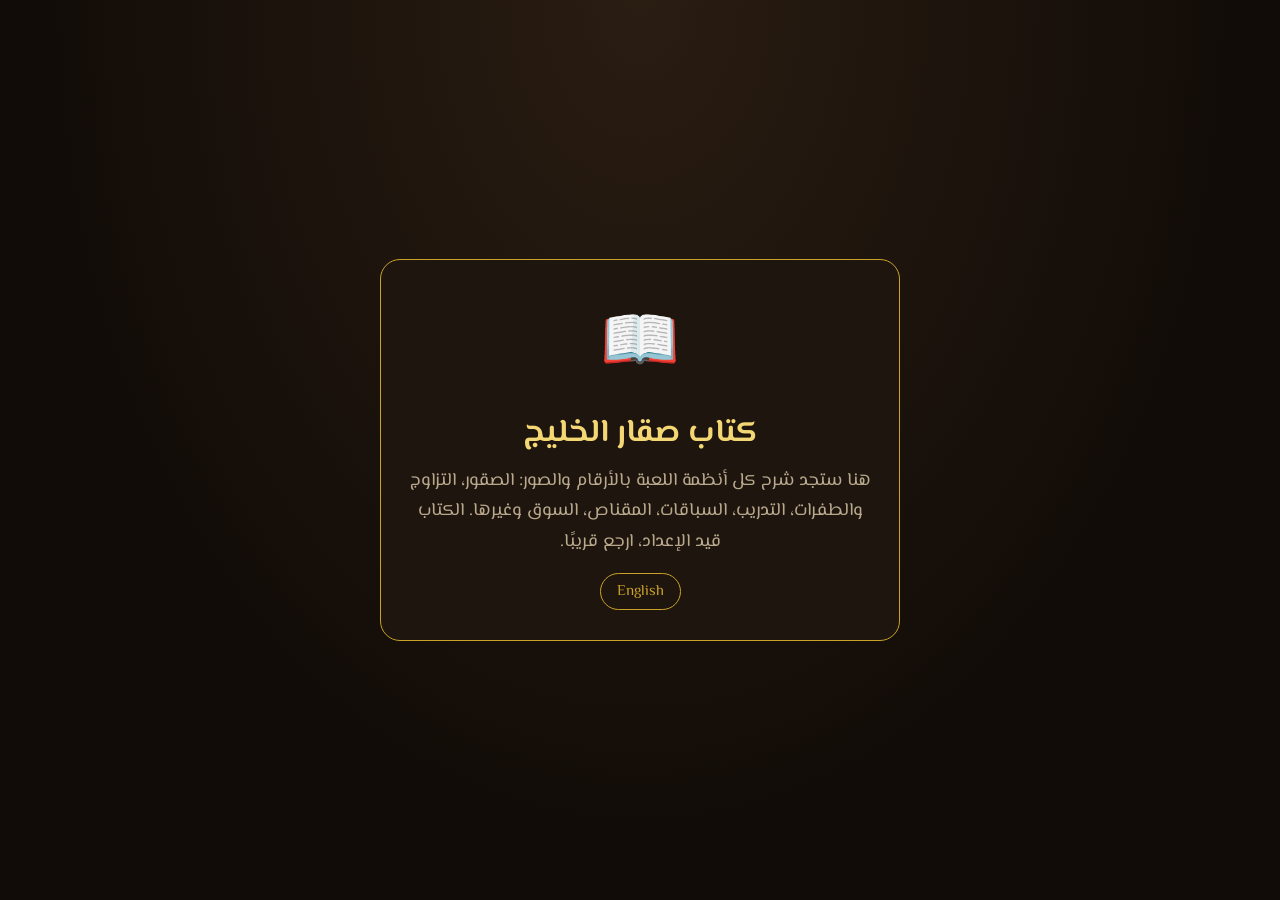
==== book/index.html @ 999a4c4d "Game Book: placeholder page at /book/ (the in-game Book button opens it; the full book follows)" ====
<!doctype html>
<html lang="ar" dir="rtl">
<head>
<meta charset="utf-8">
<meta name="viewport" content="width=device-width, initial-scale=1">
<title>كتاب اللعبة | صقار الخليج</title>
<link rel="preconnect" href="https://fonts.googleapis.com">
<link href="https://fonts.googleapis.com/css2?family=El+Messiri:wght@500;700&family=Cinzel:wght@600&display=swap" rel="stylesheet">
<style>
  :root { --bg:#120C08; --card:#1E150E; --gold:#C9A227; --gold2:#F3D774; --text:#EFE6D2; --muted:#B8A88C; }
  * { box-sizing:border-box; }
  body { margin:0; min-height:100vh; background:radial-gradient(ellipse at top,#2A1D12 0%,var(--bg) 65%); color:var(--text);
         font-family:"El Messiri",system-ui,sans-serif; display:flex; align-items:center; justify-content:center; padding:24px 16px; }
  .card { max-width:520px; width:100%; text-align:center; background:var(--card); border:1px solid var(--gold); border-radius:20px; padding:36px 24px; }
  h1 { color:var(--gold2); font-size:32px; margin:12px 0 4px; }
  .en h1 { font-family:"Cinzel",serif; font-size:26px; }
  p { color:var(--muted); font-size:18px; line-height:1.7; margin:8px 0; }
  .book { font-size:64px; }
  .switch { margin-top:22px; }
  .switch a { color:var(--gold); text-decoration:none; border:1px solid var(--gold); border-radius:999px; padding:6px 16px; font-size:15px; }
</style>
</head>
<body>
  <div class="card" id="card">
    <div class="book">📖</div>
    <h1 id="t"></h1>
    <p id="s"></p>
    <div class="switch"><a href="#" id="sw"></a></div>
  </div>
<script>
  var T = {
    ar: { t:"كتاب صقار الخليج", s:"هنا ستجد شرح كل أنظمة اللعبة بالأرقام والصور: الصقور، التزاوج والطفرات، التدريب، السباقات، المقناص، السوق وغيرها. الكتاب قيد الإعداد، ارجع قريبًا.", sw:"English", dir:"rtl" },
    en: { t:"The Saqar Alkhaleej Book", s:"Every system of the game, explained with exact numbers and pictures: falcons, breeding and mutations, training, races, hunting, the market and more. The book is being written — come back soon.", sw:"العربية", dir:"ltr" }
  };
  function show(l) {
    var x = T[l] || T.ar; document.documentElement.lang = l; document.documentElement.dir = x.dir;
    document.getElementById("card").className = "card " + l;
    document.getElementById("t").textContent = x.t; document.getElementById("s").textContent = x.s; document.getElementById("sw").textContent = x.sw;
    document.title = x.t;
  }
  var lang = location.hash === "#en" ? "en" : "ar"; show(lang);
  document.getElementById("sw").onclick = function (e) { e.preventDefault(); lang = lang === "ar" ? "en" : "ar"; history.replaceState(null, "", "#" + lang); show(lang); };
</script>
</body>
</html>
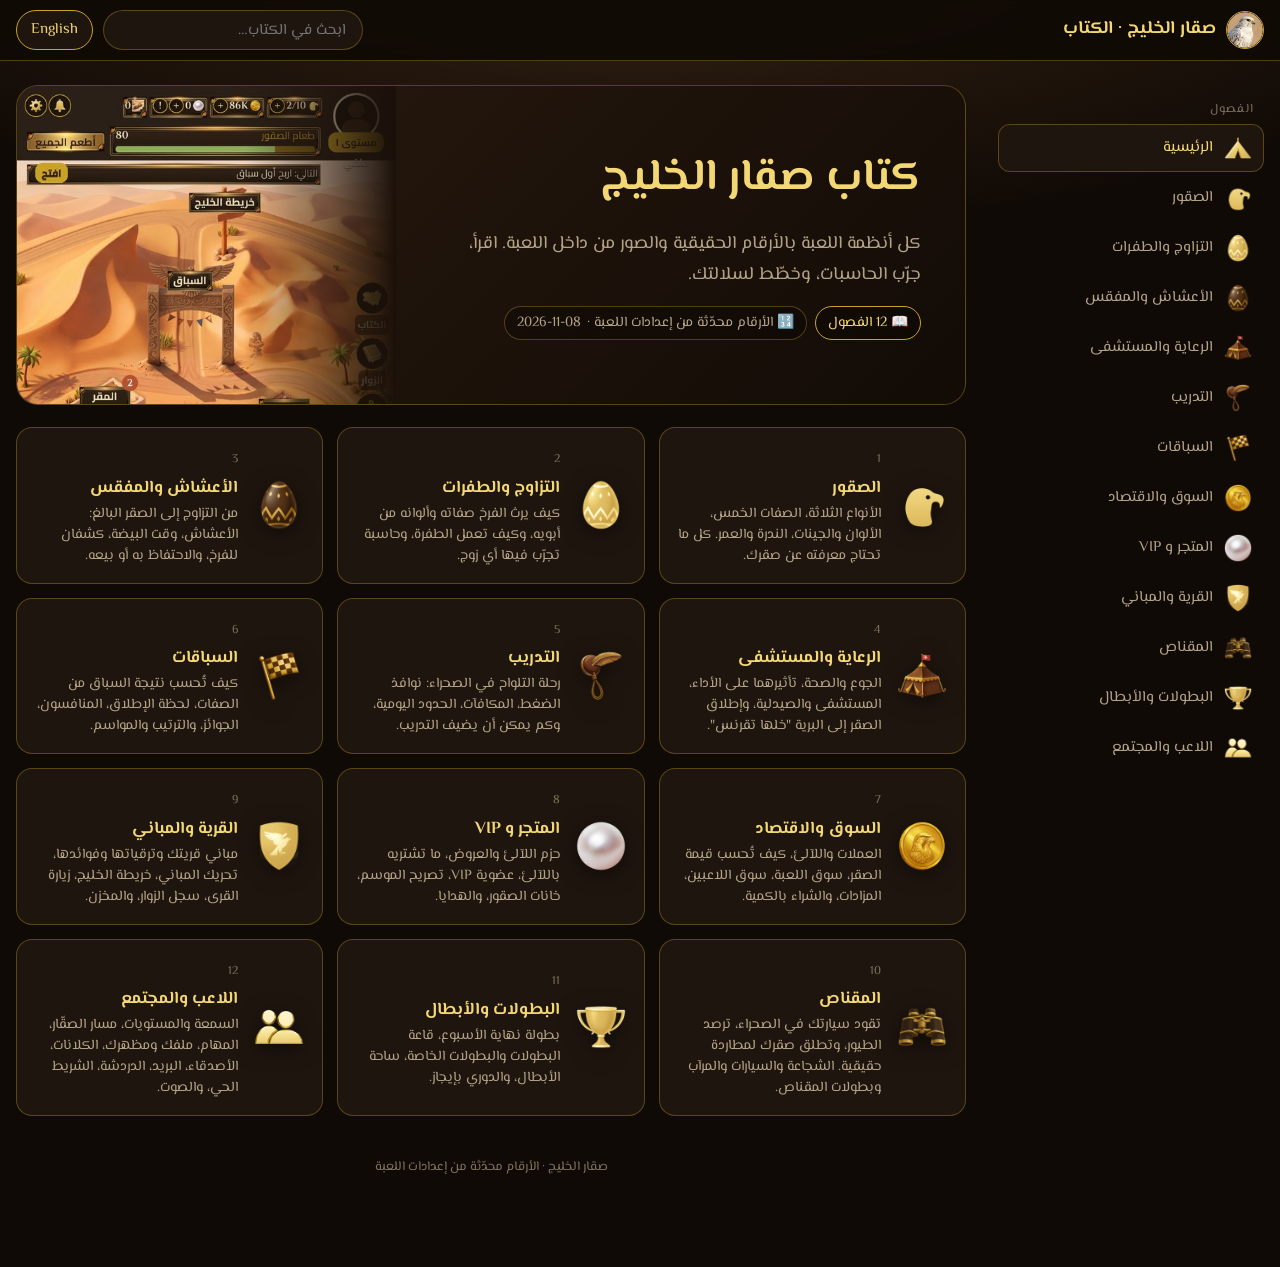
==== commit ca41afc5: "Game Book: update 2026-11-08" ====
--- a/book/index.html
+++ b/book/index.html
@@ -2,44 +2,42 @@
 <html lang="ar" dir="rtl">
 <head>
 <meta charset="utf-8">
-<meta name="viewport" content="width=device-width, initial-scale=1">
-<title>كتاب اللعبة | صقار الخليج</title>
+<meta name="viewport" content="width=device-width, initial-scale=1, viewport-fit=cover">
+<meta name="theme-color" content="#100A06">
+<title>كتاب صقار الخليج</title>
+<meta name="description" content="Saqar Alkhaleej Game Book: every system of the game with real numbers, calculators and screenshots.">
+<link rel="icon" href="icons/bar_game_book.png">
 <link rel="preconnect" href="https://fonts.googleapis.com">
-<link href="https://fonts.googleapis.com/css2?family=El+Messiri:wght@500;700&family=Cinzel:wght@600&display=swap" rel="stylesheet">
-<style>
-  :root { --bg:#120C08; --card:#1E150E; --gold:#C9A227; --gold2:#F3D774; --text:#EFE6D2; --muted:#B8A88C; }
-  * { box-sizing:border-box; }
-  body { margin:0; min-height:100vh; background:radial-gradient(ellipse at top,#2A1D12 0%,var(--bg) 65%); color:var(--text);
-         font-family:"El Messiri",system-ui,sans-serif; display:flex; align-items:center; justify-content:center; padding:24px 16px; }
-  .card { max-width:520px; width:100%; text-align:center; background:var(--card); border:1px solid var(--gold); border-radius:20px; padding:36px 24px; }
-  h1 { color:var(--gold2); font-size:32px; margin:12px 0 4px; }
-  .en h1 { font-family:"Cinzel",serif; font-size:26px; }
-  p { color:var(--muted); font-size:18px; line-height:1.7; margin:8px 0; }
-  .book { font-size:64px; }
-  .switch { margin-top:22px; }
-  .switch a { color:var(--gold); text-decoration:none; border:1px solid var(--gold); border-radius:999px; padding:6px 16px; font-size:15px; }
-</style>
+<link rel="preconnect" href="https://fonts.gstatic.com" crossorigin>
+<link href="https://fonts.googleapis.com/css2?family=El+Messiri:wght@400;600;700&family=Cinzel:wght@600;700&family=Inter:wght@400;600;700&display=swap" rel="stylesheet">
+<link rel="stylesheet" href="book.css?v=1">
 </head>
 <body>
-  <div class="card" id="card">
-    <div class="book">📖</div>
-    <h1 id="t"></h1>
-    <p id="s"></p>
-    <div class="switch"><a href="#" id="sw"></a></div>
-  </div>
-<script>
-  var T = {
-    ar: { t:"كتاب صقار الخليج", s:"هنا ستجد شرح كل أنظمة اللعبة بالأرقام والصور: الصقور، التزاوج والطفرات، التدريب، السباقات، المقناص، السوق وغيرها. الكتاب قيد الإعداد، ارجع قريبًا.", sw:"English", dir:"rtl" },
-    en: { t:"The Saqar Alkhaleej Book", s:"Every system of the game, explained with exact numbers and pictures: falcons, breeding and mutations, training, races, hunting, the market and more. The book is being written — come back soon.", sw:"العربية", dir:"ltr" }
-  };
-  function show(l) {
-    var x = T[l] || T.ar; document.documentElement.lang = l; document.documentElement.dir = x.dir;
-    document.getElementById("card").className = "card " + l;
-    document.getElementById("t").textContent = x.t; document.getElementById("s").textContent = x.s; document.getElementById("sw").textContent = x.sw;
-    document.title = x.t;
-  }
-  var lang = location.hash === "#en" ? "en" : "ar"; show(lang);
-  document.getElementById("sw").onclick = function (e) { e.preventDefault(); lang = lang === "ar" ? "en" : "ar"; history.replaceState(null, "", "#" + lang); show(lang); };
-</script>
+<header class="top">
+  <button class="btn icon menu-btn" id="menu" aria-label="Menu">☰</button>
+  <a class="brand" href="#" onclick="location.hash='#'+(document.documentElement.lang||'ar');return false;"><img src="icons/logo.png" alt=""><span id="brand-name"></span></a>
+  <div class="grow"></div>
+  <div class="search"><input id="q" type="search" autocomplete="off"><div class="results" id="results"></div></div>
+  <button class="btn" id="lang"></button>
+</header>
+<div class="wrap">
+  <nav class="side" id="side"></nav>
+  <main id="main"></main>
+</div>
+<div class="lightbox" id="lb"><img alt=""></div>
+<script src="data.js?v=1"></script>
+<script src="book.js?v=1"></script>
+<script src="chapters/01_falcons.js?v=1"></script>
+<script src="chapters/02_breeding.js?v=1"></script>
+<script src="chapters/03_nests.js?v=1"></script>
+<script src="chapters/04_care.js?v=1"></script>
+<script src="chapters/05_training.js?v=1"></script>
+<script src="chapters/06_racing.js?v=1"></script>
+<script src="chapters/07_market.js?v=1"></script>
+<script src="chapters/08_shop.js?v=1"></script>
+<script src="chapters/09_village.js?v=1"></script>
+<script src="chapters/10_hunting.js?v=1"></script>
+<script src="chapters/11_competitions.js?v=1"></script>
+<script src="chapters/12_social.js?v=1"></script>
 </body>
 </html>
--- a/book/book.css
+++ b/book/book.css
@@ -0,0 +1,230 @@
+/* Saqar Alkhaleej - Game Book. Dark warm "The Dive" look with thin gold lines (the game's own style). */
+:root {
+  --bg: #100A06;
+  --bg2: #171009;
+  --card: #1E150E;
+  --card2: #261A11;
+  --line: rgba(201, 162, 39, .35);
+  --line-strong: #C9A227;
+  --gold: #C9A227;
+  --gold2: #F3D774;
+  --text: #EFE6D2;
+  --muted: #B3A386;
+  --dim: #7E715C;
+  --green: #6FBF5A;
+  --yellow: #E8C547;
+  --orange: #E08A3A;
+  --red: #C9503D;
+  --cyan: #6FD3E0;
+  --female: #E58FB5;
+  --male: #6FA8E5;
+  --common: #A8A39A; --good: #6FBF5A; --rare: #4FA3E0; --elite: #B47CE8; --legendary: #F3B13A;
+  --radius: 16px;
+  --shadow: 0 10px 30px rgba(0, 0, 0, .45);
+  --font-ar: "El Messiri", "Noto Kufi Arabic", system-ui, sans-serif;
+  --font-en: "Inter", system-ui, -apple-system, "Segoe UI", sans-serif;
+  --font-title-en: "Cinzel", Georgia, serif;
+}
+* { box-sizing: border-box; }
+html { scroll-behavior: smooth; -webkit-text-size-adjust: 100%; }
+body {
+  margin: 0; background: var(--bg); color: var(--text); font-family: var(--font-ar); font-size: 17px; line-height: 1.75;
+  background-image: radial-gradient(ellipse 120% 60% at 50% -10%, #3A2614 0%, rgba(16, 10, 6, 0) 60%);
+  background-attachment: fixed; overflow-x: hidden;
+}
+html[lang=en] body { font-family: var(--font-en); font-size: 16px; line-height: 1.65; }
+a { color: var(--gold2); }
+img { max-width: 100%; display: block; }
+h1, h2, h3 { color: var(--gold2); line-height: 1.3; margin: 0 0 .5em; font-weight: 700; }
+html[lang=en] h1, html[lang=en] h2 { font-family: var(--font-title-en); letter-spacing: .02em; }
+h1 { font-size: clamp(28px, 6vw, 44px); }
+h2 { font-size: clamp(22px, 4.4vw, 30px); }
+h3 { font-size: 19px; color: var(--gold); margin-top: 1.4em; }
+p { margin: .6em 0; }
+.num { font-variant-numeric: tabular-nums; direction: ltr; unicode-bidi: isolate; white-space: nowrap; }
+b, strong { color: #FFF4D6; }
+
+/* ---------- top bar ---------- */
+.top {
+  position: sticky; top: 0; z-index: 50; display: flex; align-items: center; gap: 10px; padding: 10px 16px;
+  background: rgba(16, 10, 6, .92); backdrop-filter: blur(8px); border-bottom: 1px solid var(--line);
+}
+.top .brand { display: flex; align-items: center; gap: 10px; text-decoration: none; color: var(--gold2); min-width: 0; }
+.top .brand img { width: 38px; height: 38px; border-radius: 50%; border: 1px solid var(--gold); }
+.top .brand span { font-weight: 700; font-size: 18px; white-space: nowrap; overflow: hidden; text-overflow: ellipsis; }
+.top .grow { flex: 1; }
+.btn {
+  display: inline-flex; align-items: center; justify-content: center; gap: 6px; min-height: 40px; padding: 0 14px;
+  border: 1px solid var(--gold); border-radius: 999px; background: var(--card); color: var(--gold2); font: inherit; font-size: 15px;
+  cursor: pointer; text-decoration: none; white-space: nowrap;
+}
+.btn:hover { background: var(--card2); }
+.btn.icon { width: 40px; padding: 0; }
+.search { position: relative; flex: 0 1 260px; }
+.search input {
+  width: 100%; height: 40px; border-radius: 999px; border: 1px solid var(--line); background: var(--card); color: var(--text);
+  padding: 0 16px; font: inherit; font-size: 15px; outline: none;
+}
+.search input:focus { border-color: var(--gold); }
+.results {
+  position: absolute; top: 46px; inset-inline: 0; min-width: 280px; max-height: 60vh; overflow: auto; background: var(--card);
+  border: 1px solid var(--gold); border-radius: 14px; box-shadow: var(--shadow); display: none; z-index: 60;
+}
+.results.on { display: block; }
+.results a { display: block; padding: 10px 14px; text-decoration: none; color: var(--text); border-bottom: 1px solid rgba(201,162,39,.12); }
+.results a small { display: block; color: var(--muted); }
+.results a:hover { background: var(--card2); }
+
+/* ---------- layout ---------- */
+.wrap { display: grid; grid-template-columns: 270px minmax(0, 1fr); gap: 28px; max-width: 1320px; margin: 0 auto; padding: 24px 16px 80px; }
+.side { position: sticky; top: 76px; align-self: start; max-height: calc(100vh - 96px); overflow: auto; padding-inline-end: 4px; }
+.side a {
+  display: flex; align-items: center; gap: 10px; padding: 8px 10px; margin: 2px 0; border-radius: 12px; color: var(--muted);
+  text-decoration: none; border: 1px solid transparent; font-size: 15px;
+}
+.side a img { width: 30px; height: 30px; flex: 0 0 30px; object-fit: contain; }
+.side a:hover { color: var(--text); background: var(--card); }
+.side a.on { color: var(--gold2); background: var(--card); border-color: var(--line); }
+.side .label { font-size: 12px; color: var(--dim); text-transform: uppercase; letter-spacing: .1em; margin: 14px 10px 4px; }
+main { min-width: 0; }
+.menu-btn { display: none; }
+@media (max-width: 900px) {
+  .wrap { grid-template-columns: minmax(0, 1fr); padding-top: 16px; }
+  .side {
+    position: fixed; top: 61px; bottom: 0; inset-inline-start: 0; width: min(320px, 86vw); max-height: none; z-index: 40;
+    background: var(--bg2); border-inline-end: 1px solid var(--line); padding: 12px; transform: translateX(-105%); transition: transform .25s;
+  }
+  html[dir=rtl] .side { transform: translateX(105%); }
+  body.menu-open .side { transform: none; }
+  .menu-btn { display: inline-flex; }
+  .search { flex: 1 1 auto; }
+  .top .brand span { display: none; }
+}
+
+/* ---------- home ---------- */
+.hero {
+  position: relative; border-radius: 22px; overflow: hidden; border: 1px solid var(--line); min-height: 320px;
+  display: grid; grid-template-columns: minmax(0, 1.2fr) minmax(0, .8fr); background: linear-gradient(135deg, #2A1B0F, #120B06);
+}
+.hero .txt { padding: clamp(22px, 4vw, 44px); align-self: center; }
+.hero .txt p { color: var(--muted); font-size: 18px; }
+.hero .pic { position: relative; min-height: 260px; }
+.hero .pic img { position: absolute; inset: 0; width: 100%; height: 100%; object-fit: cover; object-position: top; }
+.hero .pic::after { content: ""; position: absolute; inset: 0; background: linear-gradient(90deg, #1A1009 0%, rgba(26,16,9,0) 40%); }
+html[dir=rtl] .hero .pic::after { background: linear-gradient(270deg, #1A1009 0%, rgba(26,16,9,0) 40%); }
+@media (max-width: 700px) { .hero { grid-template-columns: 1fr; } .hero .pic { min-height: 220px; order: -1; } .hero .pic::after { background: linear-gradient(0deg, #1A1009 0%, rgba(26,16,9,0) 50%) !important; } }
+.chips { display: flex; flex-wrap: wrap; gap: 8px; margin-top: 14px; }
+.chip { display: inline-flex; align-items: center; gap: 6px; padding: 4px 12px; border: 1px solid var(--line); border-radius: 999px; font-size: 14px; color: var(--muted); background: rgba(0,0,0,.25); text-decoration: none; }
+.chip.gold { color: var(--gold2); border-color: var(--gold); }
+.grid { display: grid; grid-template-columns: repeat(auto-fill, minmax(240px, 1fr)); gap: 14px; margin-top: 22px; }
+.ccard {
+  display: flex; gap: 14px; align-items: center; padding: 16px; border-radius: var(--radius); background: var(--card);
+  border: 1px solid var(--line); text-decoration: none; color: var(--text); transition: transform .15s, border-color .15s;
+}
+.ccard:hover { transform: translateY(-2px); border-color: var(--gold); }
+.ccard img { width: 54px; height: 54px; flex: 0 0 54px; object-fit: contain; filter: drop-shadow(0 4px 10px rgba(0,0,0,.5)); }
+.ccard b { display: block; color: var(--gold2); font-size: 17px; }
+.ccard small { color: var(--muted); font-size: 14px; line-height: 1.5; display: block; }
+.ccard .n { color: var(--dim); font-size: 12px; }
+
+/* ---------- chapter ---------- */
+.chead {
+  display: grid; grid-template-columns: auto minmax(0, 1fr); gap: 18px; align-items: center; padding: 22px; border-radius: 22px;
+  background: linear-gradient(135deg, #2A1B0F, #140C07); border: 1px solid var(--line); margin-bottom: 18px;
+}
+.chead img { width: 84px; height: 84px; object-fit: contain; filter: drop-shadow(0 6px 14px rgba(0,0,0,.6)); }
+.chead p { color: var(--muted); margin: 0; }
+.toc { display: flex; gap: 8px; overflow-x: auto; padding: 4px 0 12px; position: sticky; top: 61px; z-index: 5; background: linear-gradient(var(--bg) 70%, rgba(16,10,6,0)); scrollbar-width: thin; }
+.toc a { flex: 0 0 auto; }
+section.s { padding: 22px; margin: 16px 0; border-radius: var(--radius); background: rgba(30, 21, 14, .72); border: 1px solid rgba(201,162,39,.18); scroll-margin-top: 120px; }
+section.s > h2 { display: flex; align-items: center; gap: 10px; }
+section.s > h2::before { content: ""; width: 4px; height: 1em; border-radius: 4px; background: var(--gold); flex: 0 0 4px; }
+.pager { display: flex; justify-content: space-between; gap: 10px; margin-top: 24px; flex-wrap: wrap; }
+
+/* ---------- content parts ---------- */
+.tbl { overflow-x: auto; margin: 12px 0; border-radius: 12px; border: 1px solid var(--line); }
+table { border-collapse: collapse; width: 100%; font-size: 15px; }
+th, td { padding: 9px 12px; text-align: start; border-bottom: 1px solid rgba(201,162,39,.14); vertical-align: top; }
+th { background: #2A1D12; color: var(--gold2); font-weight: 600; white-space: nowrap; }
+tr:last-child td { border-bottom: 0; }
+tbody tr:nth-child(even) td { background: rgba(255,255,255,.02); }
+td.c, th.c { text-align: center; }
+.call { display: flex; gap: 12px; padding: 14px 16px; border-radius: 14px; margin: 14px 0; border: 1px solid; background: rgba(0,0,0,.25); }
+.call::before { font-size: 22px; line-height: 1.2; }
+.call.tip { border-color: rgba(111,191,90,.5); } .call.tip::before { content: "💡"; }
+.call.next { border-color: rgba(111,211,224,.55); background: rgba(111,211,224,.06); } .call.next::before { content: "🆕"; }
+.call.warn { border-color: rgba(224,138,58,.6); } .call.warn::before { content: "⚠️"; }
+.call.info { border-color: var(--line); } .call.info::before { content: "📜"; }
+.call > div { min-width: 0; }
+.call b:first-child { display: block; margin-bottom: 2px; }
+.kpis { display: grid; grid-template-columns: repeat(auto-fit, minmax(150px, 1fr)); gap: 10px; margin: 14px 0; }
+.kpi { padding: 14px; border-radius: 14px; background: var(--card2); border: 1px solid var(--line); text-align: center; }
+.kpi .v { font-size: 28px; font-weight: 700; color: var(--gold2); line-height: 1.2; }
+.kpi .l { font-size: 14px; color: var(--muted); line-height: 1.4; margin-top: 4px; }
+.steps { counter-reset: st; list-style: none; padding: 0; margin: 12px 0; }
+.steps li { counter-increment: st; position: relative; padding: 10px 14px; padding-inline-start: 52px; margin: 8px 0; background: rgba(0,0,0,.22); border-radius: 12px; border: 1px solid rgba(201,162,39,.15); }
+.steps li::before { content: counter(st); position: absolute; inset-inline-start: 12px; top: 10px; width: 28px; height: 28px; border-radius: 50%; display: grid; place-items: center; background: var(--gold); color: #1E150E; font-weight: 700; font-size: 15px; }
+.two { display: grid; grid-template-columns: repeat(auto-fit, minmax(260px, 1fr)); gap: 16px; align-items: start; }
+.tag { display: inline-block; padding: 1px 9px; border-radius: 999px; font-size: 13px; border: 1px solid currentColor; line-height: 1.6; }
+.t-common { color: var(--common); } .t-good { color: var(--good); } .t-rare { color: var(--rare); } .t-elite { color: var(--elite); } .t-legendary { color: var(--legendary); }
+.fem { color: var(--female); } .mal { color: var(--male); }
+.sw { display: inline-block; width: 14px; height: 14px; border-radius: 50%; border: 1px solid rgba(255,255,255,.35); vertical-align: middle; margin-inline-end: 4px; }
+
+/* screenshots: a thin phone frame, both languages */
+.shots { display: flex; gap: 14px; overflow-x: auto; padding: 6px 2px 12px; scroll-snap-type: x mandatory; }
+.shot { flex: 0 0 auto; width: min(240px, 62vw); margin: 0; scroll-snap-align: start; }
+.shot.wide { width: min(460px, 86vw); }
+.shot .ph { border-radius: 22px; padding: 6px; background: linear-gradient(160deg, #3A2A18, #120B06); border: 1px solid var(--gold); box-shadow: var(--shadow); cursor: zoom-in; }
+.shot img { border-radius: 16px; width: 100%; background: #000; aspect-ratio: auto; }
+.shot figcaption { font-size: 13px; color: var(--muted); text-align: center; margin-top: 8px; line-height: 1.45; }
+.lightbox { position: fixed; inset: 0; z-index: 100; background: rgba(0,0,0,.9); display: none; place-items: center; padding: 16px; cursor: zoom-out; }
+.lightbox.on { display: grid; }
+.lightbox img { max-height: 92vh; max-width: 96vw; border-radius: 16px; border: 1px solid var(--gold); }
+
+/* ---------- widgets ---------- */
+.w { margin: 16px 0; padding: 16px; border-radius: 16px; background: #150E08; border: 1px solid var(--gold); }
+.w .wt { display: flex; align-items: center; gap: 8px; color: var(--gold2); font-weight: 700; margin-bottom: 10px; }
+.w .wt::before { content: "⚙"; color: var(--gold); }
+.w label { font-size: 14px; color: var(--muted); }
+.w select, .w input[type=number] {
+  height: 38px; border-radius: 10px; border: 1px solid var(--line); background: var(--card); color: var(--text); font: inherit; font-size: 15px; padding: 0 8px;
+}
+.w input[type=number] { width: 70px; text-align: center; }
+.w input[type=range] { width: 100%; accent-color: var(--gold); }
+.seg { display: inline-flex; border: 1px solid var(--gold); border-radius: 999px; overflow: hidden; }
+.seg button { border: 0; background: transparent; color: var(--muted); font: inherit; font-size: 14px; padding: 6px 14px; cursor: pointer; }
+.seg button.on { background: var(--gold); color: #1E150E; font-weight: 700; }
+.row { display: flex; flex-wrap: wrap; gap: 10px 16px; align-items: center; margin: 8px 0; }
+.bars .b { display: grid; grid-template-columns: minmax(70px, 140px) minmax(0, 1fr) auto; gap: 10px; align-items: center; margin: 6px 0; font-size: 14px; }
+.bars .track { height: 14px; border-radius: 8px; background: rgba(255,255,255,.06); position: relative; overflow: hidden; }
+.bars .fill { position: absolute; inset-block: 0; inset-inline-start: 0; border-radius: 8px; background: linear-gradient(90deg, #8A6A12, var(--gold2)); }
+.bars .rng { position: absolute; inset-block: 0; border-radius: 8px; background: linear-gradient(90deg, #8A6A12, var(--gold2)); }
+.bars .v { color: var(--gold2); font-variant-numeric: tabular-nums; direction: ltr; }
+.hist { display: flex; align-items: flex-end; gap: 2px; height: 46px; direction: ltr; }
+.hist i { flex: 1; background: var(--gold); border-radius: 2px 2px 0 0; min-height: 1px; opacity: .85; }
+.hist i.par { background: var(--cyan); }
+.breed-out { display: grid; grid-template-columns: repeat(auto-fill, minmax(190px, 1fr)); gap: 10px; margin-top: 12px; }
+.breed-out .o { padding: 10px; border-radius: 12px; background: var(--card); border: 1px solid var(--line); }
+.breed-out .o b { color: var(--gold2); }
+.breed-out .o small { display: block; color: var(--muted); font-size: 13px; line-height: 1.5; }
+.parents { display: grid; grid-template-columns: auto repeat(2, minmax(0, 1fr)); gap: 6px 10px; align-items: center; max-width: 520px; }
+.parents .h { font-size: 14px; text-align: center; }
+.gene-grid { display: grid; grid-template-columns: auto repeat(2, minmax(0, 1fr)); gap: 6px; max-width: 460px; margin-top: 12px; }
+.gene-grid div { padding: 8px; border-radius: 10px; background: var(--card); border: 1px solid var(--line); text-align: center; font-size: 14px; }
+.gene-grid .hd { background: transparent; border: 0; color: var(--muted); }
+.gene-grid .white { border-color: #fff; box-shadow: 0 0 12px rgba(255,255,255,.35); }
+.meter { position: relative; height: 46px; border-radius: 12px; overflow: hidden; display: flex; direction: ltr; border: 1px solid var(--gold); user-select: none; cursor: pointer; touch-action: manipulation; }
+.meter span { height: 100%; }
+.meter .needle { position: absolute; top: -4px; bottom: -4px; width: 4px; margin-left: -2px; background: #fff; box-shadow: 0 0 10px #fff; border-radius: 2px; }
+.score { font-size: 32px; font-weight: 700; color: var(--gold2); }
+.tierbar { display: flex; height: 16px; border-radius: 8px; overflow: hidden; direction: ltr; margin: 8px 0 4px; position: relative; }
+.tierbar span { height: 100%; }
+.tierbar .mark { position: absolute; top: -4px; bottom: -4px; width: 3px; background: #fff; box-shadow: 0 0 8px #fff; }
+.timeline { display: flex; gap: 0; align-items: stretch; overflow-x: auto; padding: 4px 0 8px; }
+.timeline .tl { flex: 1 0 120px; text-align: center; position: relative; padding: 0 6px; }
+.timeline .tl .dot { width: 44px; height: 44px; margin: 0 auto 6px; border-radius: 50%; display: grid; place-items: center; background: var(--card2); border: 1px solid var(--gold); font-size: 20px; position: relative; z-index: 1; }
+.timeline .tl::before { content: ""; position: absolute; top: 22px; inset-inline: 0; height: 2px; background: var(--line); }
+.timeline .tl b { display: block; color: var(--gold2); font-size: 15px; }
+.timeline .tl small { color: var(--muted); font-size: 13px; display: block; line-height: 1.45; }
+.foot { text-align: center; color: var(--dim); font-size: 13px; margin-top: 40px; }
+@media (max-width: 520px) { section.s { padding: 16px; } .chead { padding: 16px; } .chead img { width: 60px; height: 60px; } }
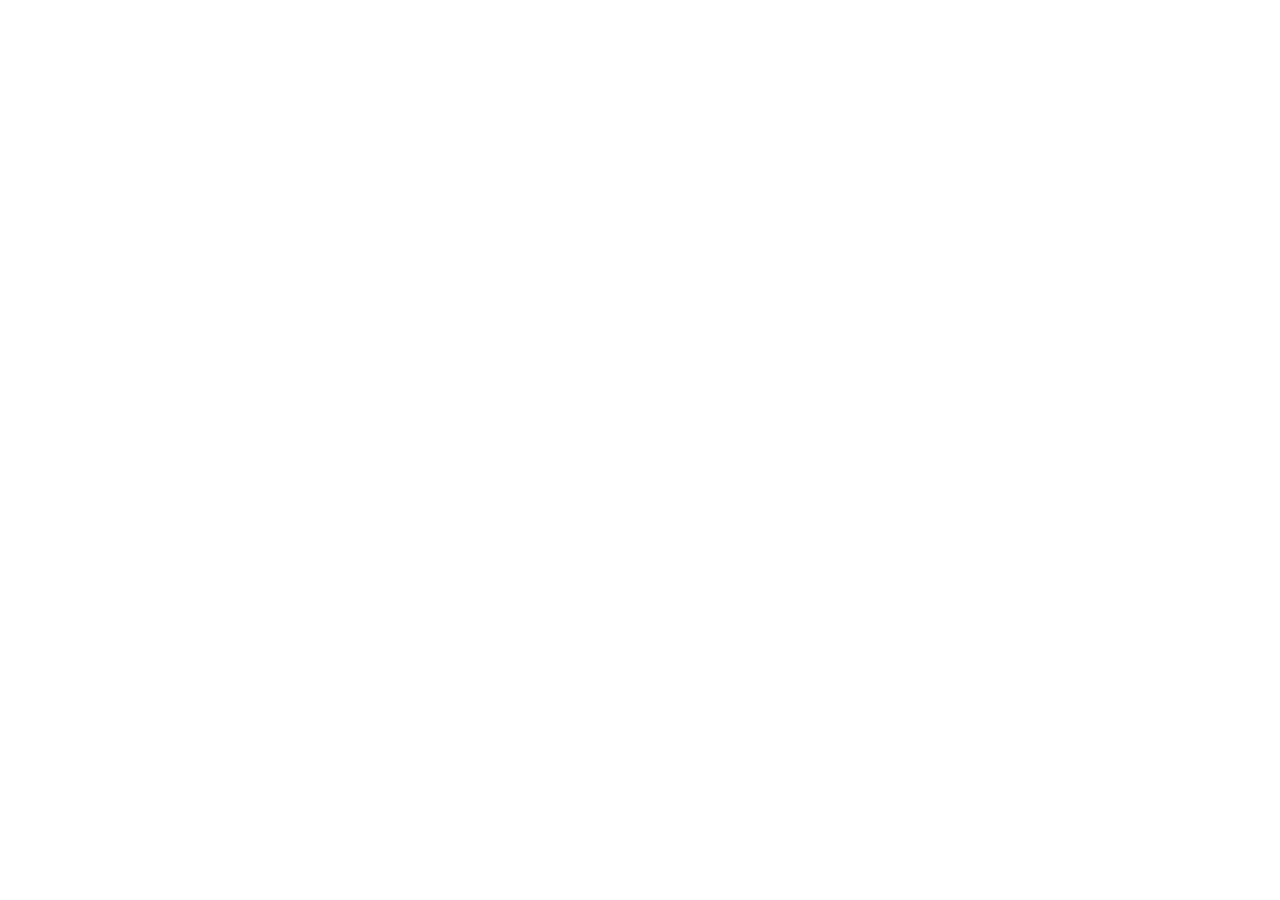
==== commit 73ec7ae6: "Game Book moved to saqaralkhaleej.pages.dev (redirect, keeps #ar/#en)" ====
--- a/book/index.html
+++ b/book/index.html
@@ -2,42 +2,14 @@
 <html lang="ar" dir="rtl">
 <head>
 <meta charset="utf-8">
-<meta name="viewport" content="width=device-width, initial-scale=1, viewport-fit=cover">
-<meta name="theme-color" content="#100A06">
+<meta name="viewport" content="width=device-width, initial-scale=1">
 <title>كتاب صقار الخليج</title>
-<meta name="description" content="Saqar Alkhaleej Game Book: every system of the game with real numbers, calculators and screenshots.">
-<link rel="icon" href="icons/bar_game_book.png">
-<link rel="preconnect" href="https://fonts.googleapis.com">
-<link rel="preconnect" href="https://fonts.gstatic.com" crossorigin>
-<link href="https://fonts.googleapis.com/css2?family=El+Messiri:wght@400;600;700&family=Cinzel:wght@600;700&family=Inter:wght@400;600;700&display=swap" rel="stylesheet">
-<link rel="stylesheet" href="book.css?v=1">
+<meta name="robots" content="noindex">
+<link rel="canonical" href="https://saqaralkhaleej.pages.dev/">
+<script>location.replace("https://saqaralkhaleej.pages.dev/" + (location.hash || ""));</script>
+<noscript><meta http-equiv="refresh" content="0; url=https://saqaralkhaleej.pages.dev/"></noscript>
+<style>body{background:#1a120c;color:#e8d9b5;font-family:sans-serif;text-align:center;padding:40px 16px}a{color:#d4a64a}</style>
 </head>
-<body>
-<header class="top">
-  <button class="btn icon menu-btn" id="menu" aria-label="Menu">☰</button>
-  <a class="brand" href="#" onclick="location.hash='#'+(document.documentElement.lang||'ar');return false;"><img src="icons/logo.png" alt=""><span id="brand-name"></span></a>
-  <div class="grow"></div>
-  <div class="search"><input id="q" type="search" autocomplete="off"><div class="results" id="results"></div></div>
-  <button class="btn" id="lang"></button>
-</header>
-<div class="wrap">
-  <nav class="side" id="side"></nav>
-  <main id="main"></main>
-</div>
-<div class="lightbox" id="lb"><img alt=""></div>
-<script src="data.js?v=1"></script>
-<script src="book.js?v=1"></script>
-<script src="chapters/01_falcons.js?v=1"></script>
-<script src="chapters/02_breeding.js?v=1"></script>
-<script src="chapters/03_nests.js?v=1"></script>
-<script src="chapters/04_care.js?v=1"></script>
-<script src="chapters/05_training.js?v=1"></script>
-<script src="chapters/06_racing.js?v=1"></script>
-<script src="chapters/07_market.js?v=1"></script>
-<script src="chapters/08_shop.js?v=1"></script>
-<script src="chapters/09_village.js?v=1"></script>
-<script src="chapters/10_hunting.js?v=1"></script>
-<script src="chapters/11_competitions.js?v=1"></script>
-<script src="chapters/12_social.js?v=1"></script>
-</body>
+<body><p>كتاب صقار الخليج انتقل ← <a href="https://saqaralkhaleej.pages.dev/">saqaralkhaleej.pages.dev</a></p>
+<p>The Saqar Alkhaleej Game Book has moved.</p></body>
 </html>
